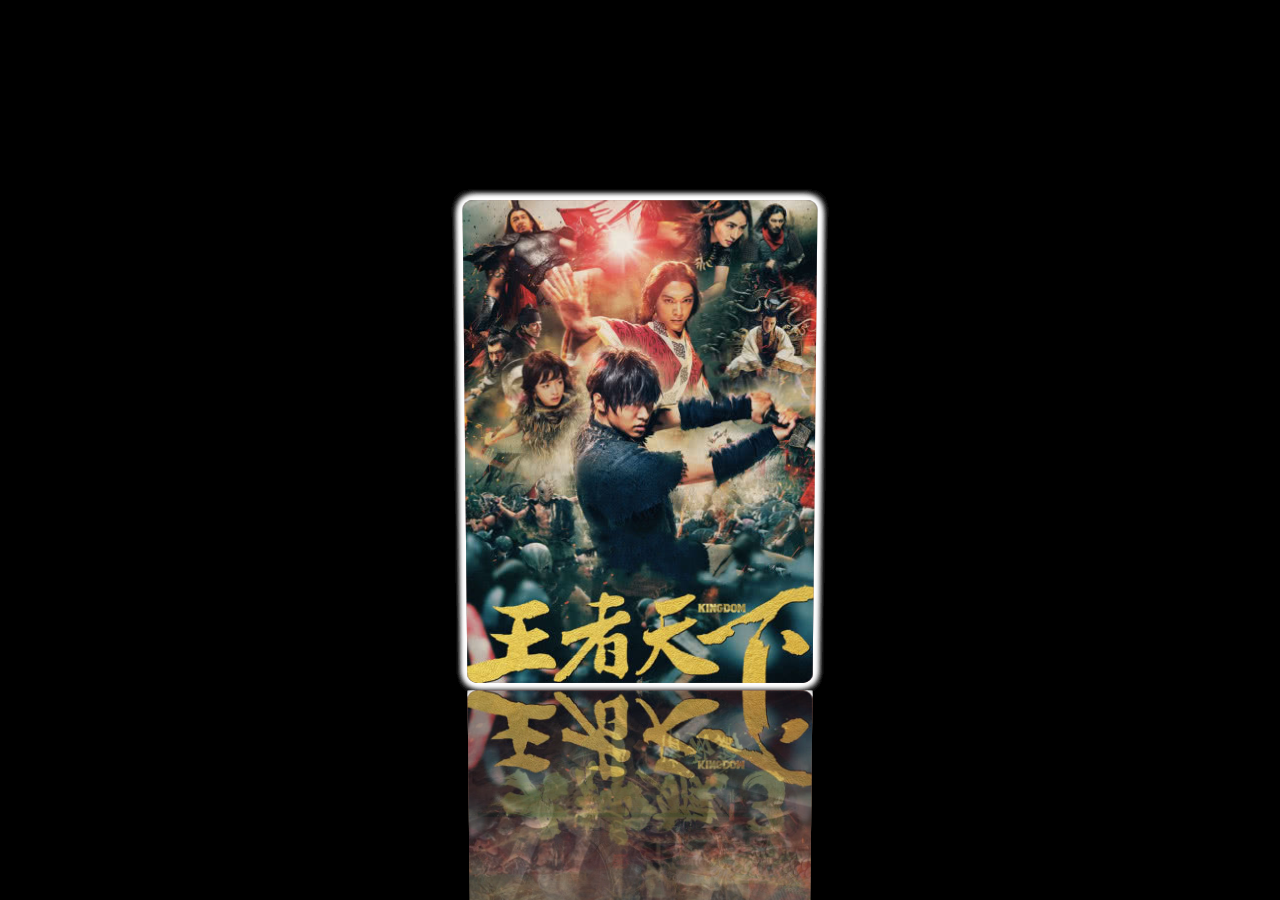
==== 3d/index.html @ 23363860 "提交3d" ====
<!DOCTYPE html >
<!-- 设置了图片禁止拖拽的属性 -->
<html lang="en" onselectstart='return false'>
<head>
    <meta charset="UTF-8">
    <meta name="viewport" content="width=device-width, initial-scale=1.0">
    <title>Document</title>
    <link rel="stylesheet" href="./css/style.css">
</head>
<body>
     <div id="wrap">
        <img src="./img/1.jpg">
        <img src="./img/2.jpg">
        <img src="./img/3.jpg">
        <img src="./img/4.jpg">
        <img src="./img/5.jpg">
        <img src="./img/6.jpg">
        <img src="./img/7.jpg">
        <img src="./img/8.jpg">
        <img src="./img/9.jpg">
        <img src="./img/10.jpg">
        <img src="./img/11.jpg">
    </div>



    <script src="./js/jquery-3.2.js"></script>
    <script src="./js/index2.js"></script>
</body>
</html>
---- 3d/css/style.css ----
*{
    padding:0;
    margin:0;
}
body{
    background:#000;
    overflow:hidden;
}
#wrap{
    width:350px;
    height:490px;
    margin: 200px auto;
    position:relative;
    transform-style:preserve-3d;
    transform:perspective(3000px) rotateX(-10deg) rotateY(0deg);
    /* transition: transform .1s ease-in-out; */
}
#wrap img{
    position:absolute;
    top:0;
    left:0;
    box-shadow: 0 0 10px #FFFFFF;
    border-radius:10px;
    /* box-reflect设置它的倒影效果 */
    box-reflect:below 8px linear-gradient(top,rgba(0,0,0,0) 40%,rgba(0,0,0,.7) 100%);
    -webkit-box-reflect:below 8px -webkit-linear-gradient(top,rgba(0,0,0,0) 40%,rgba(0,0,0,.7) 100%);
}
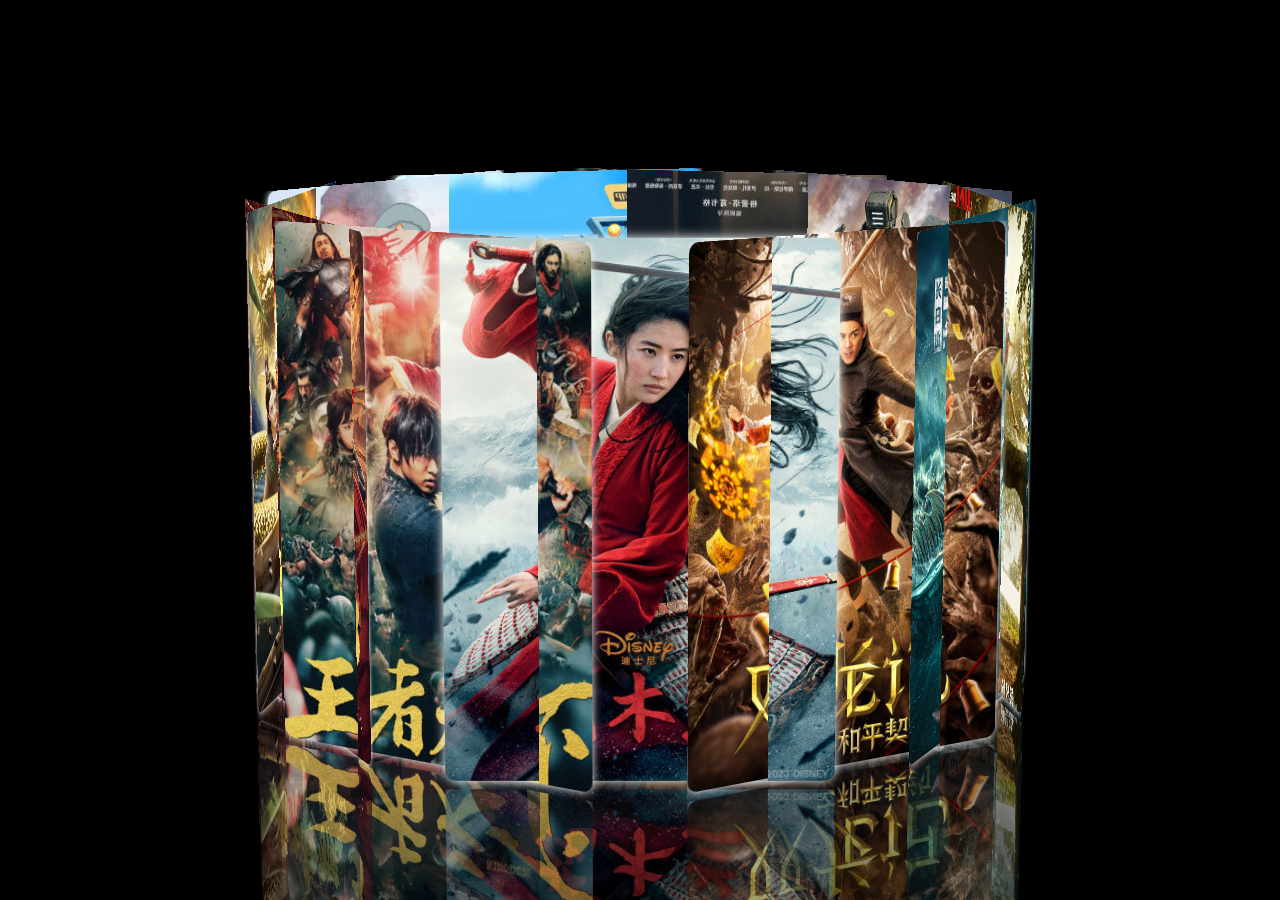
==== commit 517d85cb: "Update index.html" ====
--- a/3d/index.html
+++ b/3d/index.html
@@ -25,6 +25,6 @@
 
 
     <script src="./js/jquery-3.2.js"></script>
-    <script src="./js/index2.js"></script>
+    <script src="./js/index.js"></script>
 </body>
-</html>+</html>
